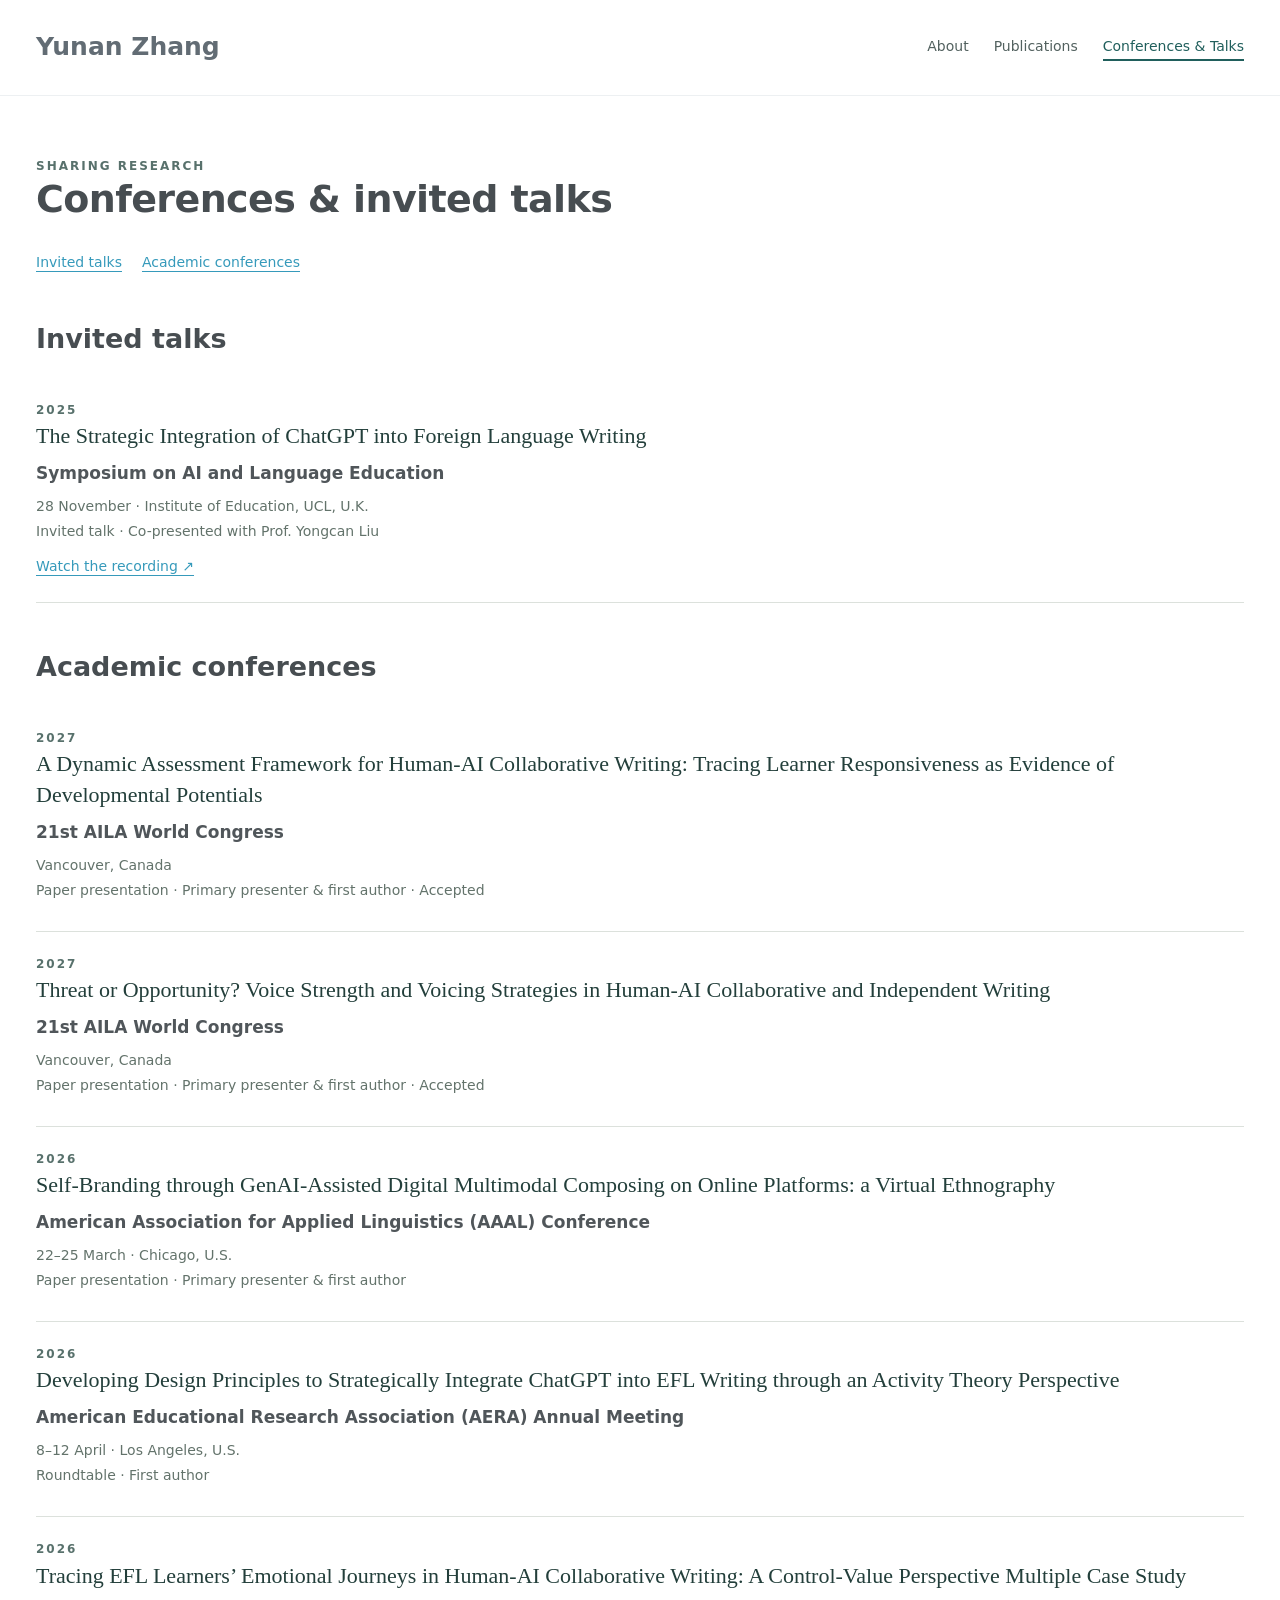
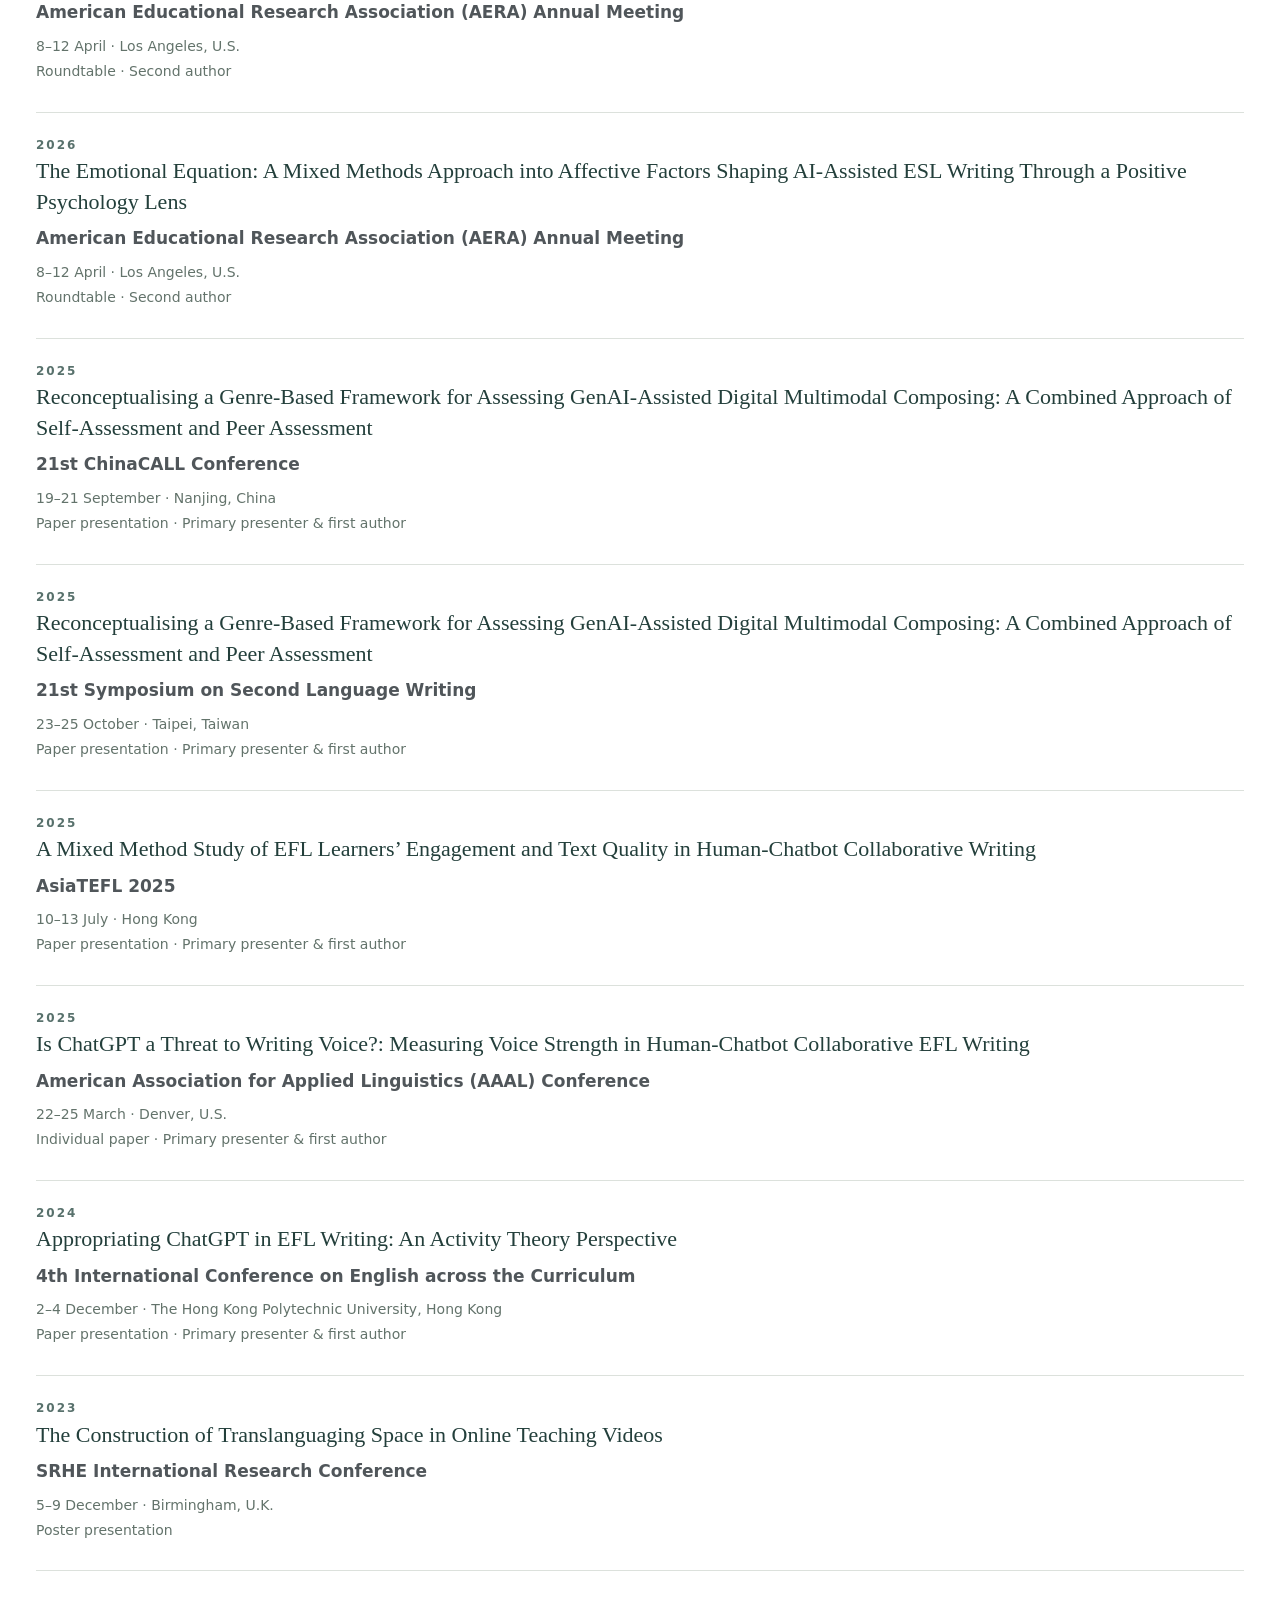
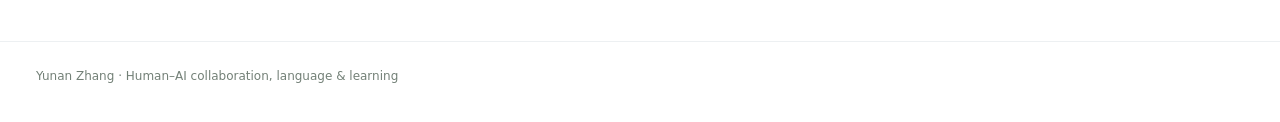
==== conferences.html @ 63be75fe "Add files via upload" ====
<!doctype html><html lang="en"><head><meta charset="utf-8"><meta name="viewport" content="width=device-width,initial-scale=1"><title>Conferences & Invited Talks | Yunan Zhang</title><meta name="description" content="Yunan Zhang researches human–AI collaboration in second language learning at The University of Hong Kong."><link rel="stylesheet" href="style.css"></head><body><a class="skip" href="#main">Skip to content</a><header><div class="wrap"><a class="brand" href="index.html">Yunan Zhang</a><nav aria-label="Main navigation"><a href="index.html">About</a><a href="publications.html">Publications</a><a href="conferences.html" aria-current="page">Conferences & Talks</a></nav></div></header><main class="wrap" id="main"><div class="eyebrow">Sharing research</div><h1>Conferences & invited talks</h1><div class="jump"><a href="#talks">Invited talks</a><a href="#conferences">Academic conferences</a></div><section id="talks"><h2>Invited talks</h2><article class="entry"><div class="eyebrow">2025</div><div class="title">The Strategic Integration of ChatGPT into Foreign Language Writing</div><p><strong>Symposium on AI and Language Education</strong></p><p class="meta">28 November · Institute of Education, UCL, U.K.<br>Invited talk · Co-presented with Prof. Yongcan Liu</p><a class="doi" href="https://ncle.ucl.ac.uk/the-principles-of-strategic-integration-of-chatgpt-into-foreign-language-writing-mediation-design-and-guidelines/">Watch the recording ↗</a></article></section><section id="conferences"><h2>Academic conferences</h2><article class="entry"><div class="eyebrow">2027</div><div class="title">A Dynamic Assessment Framework for Human-AI Collaborative Writing: Tracing Learner Responsiveness as Evidence of Developmental Potentials</div><p><strong>21st AILA World Congress</strong></p><p class="meta">Vancouver, Canada<br>Paper presentation · Primary presenter &amp; first author · Accepted</p></article><article class="entry"><div class="eyebrow">2027</div><div class="title">Threat or Opportunity? Voice Strength and Voicing Strategies in Human-AI Collaborative and Independent Writing</div><p><strong>21st AILA World Congress</strong></p><p class="meta">Vancouver, Canada<br>Paper presentation · Primary presenter &amp; first author · Accepted</p></article><article class="entry"><div class="eyebrow">2026</div><div class="title">Self-Branding through GenAI-Assisted Digital Multimodal Composing on Online Platforms: a Virtual Ethnography</div><p><strong>American Association for Applied Linguistics (AAAL) Conference</strong></p><p class="meta">22–25 March · Chicago, U.S.<br>Paper presentation · Primary presenter &amp; first author</p></article><article class="entry"><div class="eyebrow">2026</div><div class="title">Developing Design Principles to Strategically Integrate ChatGPT into EFL Writing through an Activity Theory Perspective</div><p><strong>American Educational Research Association (AERA) Annual Meeting</strong></p><p class="meta">8–12 April · Los Angeles, U.S.<br>Roundtable · First author</p></article><article class="entry"><div class="eyebrow">2026</div><div class="title">Tracing EFL Learners’ Emotional Journeys in Human-AI Collaborative Writing: A Control-Value Perspective Multiple Case Study</div><p><strong>American Educational Research Association (AERA) Annual Meeting</strong></p><p class="meta">8–12 April · Los Angeles, U.S.<br>Roundtable · Second author</p></article><article class="entry"><div class="eyebrow">2026</div><div class="title">The Emotional Equation: A Mixed Methods Approach into Affective Factors Shaping AI-Assisted ESL Writing Through a Positive Psychology Lens</div><p><strong>American Educational Research Association (AERA) Annual Meeting</strong></p><p class="meta">8–12 April · Los Angeles, U.S.<br>Roundtable · Second author</p></article><article class="entry"><div class="eyebrow">2025</div><div class="title">Reconceptualising a Genre-Based Framework for Assessing GenAI-Assisted Digital Multimodal Composing: A Combined Approach of Self-Assessment and Peer Assessment</div><p><strong>21st ChinaCALL Conference</strong></p><p class="meta">19–21 September · Nanjing, China<br>Paper presentation · Primary presenter &amp; first author</p></article><article class="entry"><div class="eyebrow">2025</div><div class="title">Reconceptualising a Genre-Based Framework for Assessing GenAI-Assisted Digital Multimodal Composing: A Combined Approach of Self-Assessment and Peer Assessment</div><p><strong>21st Symposium on Second Language Writing</strong></p><p class="meta">23–25 October · Taipei, Taiwan<br>Paper presentation · Primary presenter &amp; first author</p></article><article class="entry"><div class="eyebrow">2025</div><div class="title">A Mixed Method Study of EFL Learners’ Engagement and Text Quality in Human-Chatbot Collaborative Writing</div><p><strong>AsiaTEFL 2025</strong></p><p class="meta">10–13 July · Hong Kong<br>Paper presentation · Primary presenter &amp; first author</p></article><article class="entry"><div class="eyebrow">2025</div><div class="title">Is ChatGPT a Threat to Writing Voice?: Measuring Voice Strength in Human-Chatbot Collaborative EFL Writing</div><p><strong>American Association for Applied Linguistics (AAAL) Conference</strong></p><p class="meta">22–25 March · Denver, U.S.<br>Individual paper · Primary presenter &amp; first author</p></article><article class="entry"><div class="eyebrow">2024</div><div class="title">Appropriating ChatGPT in EFL Writing: An Activity Theory Perspective</div><p><strong>4th International Conference on English across the Curriculum</strong></p><p class="meta">2–4 December · The Hong Kong Polytechnic University, Hong Kong<br>Paper presentation · Primary presenter &amp; first author</p></article><article class="entry"><div class="eyebrow">2023</div><div class="title">The Construction of Translanguaging Space in Online Teaching Videos</div><p><strong>SRHE International Research Conference</strong></p><p class="meta">5–9 December · Birmingham, U.K.<br>Poster presentation</p></article></section></main><footer><div class="wrap">Yunan Zhang · Human–AI collaboration, language & learning</div></footer></body></html>
---- style.css ----
*{box-sizing:border-box}html{scroll-behavior:smooth}body{margin:0;background:#faf9f6;color:#28343b;font:17px/1.78 system-ui,-apple-system,BlinkMacSystemFont,"Segoe UI",sans-serif}a{color:#246a68;text-underline-offset:4px}a:hover{color:#143e3d}a:focus-visible{outline:3px solid #a3623d;outline-offset:5px}.wrap{max-width:1040px;margin:auto;padding:0 36px}header{border-bottom:1px solid #dce1dc}header .wrap{display:flex;justify-content:space-between;align-items:center;gap:28px;padding-top:25px;padding-bottom:25px}.brand{font-family:Georgia,serif;font-size:25px;text-decoration:none;color:#253b39}nav{display:flex;gap:25px;flex-wrap:wrap;font-size:14px}nav a{text-decoration:none;color:#52615f}nav a[aria-current]{color:#205f5c;border-bottom:2px solid #205f5c}main{padding-top:60px!important;padding-bottom:70px!important}h1,h2,h3{font-family:Georgia,"Times New Roman",serif;font-weight:400;line-height:1.2;color:#203d3a}h1{font-size:clamp(39px,6vw,58px);margin:10px 0 18px;letter-spacing:-1.5px}h2{font-size:30px;margin:0 0 22px}h3{font-size:22px;margin:0 0 9px}p{margin:0 0 19px}.eyebrow{font-size:12px;letter-spacing:2px;text-transform:uppercase;color:#58716c;font-weight:600}.intro{display:grid;grid-template-columns:1fr 180px;gap:50px;align-items:start}.role{font-size:17px;color:#52635f;line-height:1.65}.portrait{width:180px;height:218px;border:1px dashed #a7b5ae;background:#eef0e9;display:flex;flex-direction:column;justify-content:center;align-items:center;color:#6c7c74;font-size:12px;border-radius:3px;gap:12px}.portrait span{font-family:Georgia,serif;font-size:48px;color:#a2b0a4}.opportunities{border-left:3px solid #387c73;background:#edf2ed;margin:33px 0 48px;padding:23px 28px}.opportunities h2{font-size:23px;margin-bottom:13px}.opportunities p{margin:0;font-size:16px}.opportunities ul{padding-left:21px;margin:10px 0 0;font-size:16px}section{margin-top:48px}.bio{max-width:790px}.subtle{color:#68756f;font-size:14px}.research{border-top:1px solid #d9e0d9;padding-top:40px}.agenda{font-size:19px;color:#2b6059}.entry{padding:22px 0;border-bottom:1px solid #dce1dc}.entry:first-child{padding-top:0}.entry p{margin:6px 0}.entry .title{font-family:Georgia,serif;font-size:22px;color:#233f3b;line-height:1.4}.entry .authors{font-size:15px}.entry .meta{font-size:14px;color:#63736b}.tag{display:inline-block;font-size:11px;letter-spacing:.5px;color:#38634e;background:#e6ede3;padding:2px 9px;margin:6px 5px 0 0;border-radius:2px}.doi{font-size:14px}.plain-list{padding-left:22px}.plain-list li{padding:4px 0}.interests{font-family:Georgia,serif;font-size:22px;color:#48685d}.page-lead{max-width:700px;margin-bottom:42px}.jump{display:flex;gap:20px;font-size:14px;margin-top:20px}footer{border-top:1px solid #dce1dc;color:#738077;font-size:12px;padding:24px 0 34px}.skip{position:absolute;left:-9999px}.skip:focus{left:20px;top:10px;background:white;padding:10px;z-index:9}@media(max-width:650px){body{font-size:16px}.wrap{padding-left:23px;padding-right:23px}header .wrap{align-items:flex-start;flex-direction:column;gap:12px}nav{gap:18px;font-size:13px}main{padding-top:35px!important}.intro{grid-template-columns:1fr;gap:22px}.portrait{width:130px;height:158px;grid-row:2}.opportunities{padding:20px;margin-top:28px}section{margin-top:38px}h2{font-size:27px}.entry .title{font-size:21px}}
/* Academic profile layout */
body{background:#fff;color:#50565a;font-family:system-ui,-apple-system,BlinkMacSystemFont,"Segoe UI",sans-serif}.wrap{max-width:1280px}a{color:#369abb}h1,h2,h3{font-family:inherit;color:#474d51;font-weight:700}h1{font-size:clamp(28px,3.3vw,38px);letter-spacing:-.6px;margin:0 0 28px}h2{font-size:27px}.brand{font-family:inherit;font-weight:700;color:#626c74}.profile-layout{display:grid;grid-template-columns:245px minmax(0,1fr);gap:64px}.profile-sidebar h2{font-size:24px;margin:22px 0 12px}.profile-sidebar .role{font-size:15px;color:#596167}.portrait{width:205px;height:205px;border-radius:50%;background:#f7f9fa;border-color:#dce2e7}.keywords{font-size:14px;line-height:1.8;color:#596167}.profile-content section{margin-top:38px}.profile-content .bio{margin-top:0;max-width:none}.education-list{list-style:none;padding:0;margin:0}.education-list li{margin-bottom:17px;line-height:1.65}.education-list strong{color:#444c52}.research{border:0;padding-top:0}.opportunities{background:transparent;border:0;border-top:1px solid #e6e9eb;margin:38px 0 0;padding:30px 0 0}.opportunities h2{font-size:27px}.opportunities p,.opportunities ul{font-size:17px}header{border-color:#edf0f2}footer{border-color:#edf0f2}@media(max-width:760px){.profile-layout{grid-template-columns:1fr;gap:32px}.profile-sidebar{display:grid;grid-template-columns:120px 1fr;column-gap:22px;align-items:start}.profile-sidebar .portrait{width:120px;height:120px;grid-row:1/4}.profile-sidebar h2{margin:0 0 8px}.profile-sidebar .role{margin-bottom:10px}.keywords{grid-column:2;font-size:13px}h1{font-size:29px}.profile-content section{margin-top:32px}}@media(max-width:420px){.profile-sidebar{grid-template-columns:90px 1fr;column-gap:16px}.profile-sidebar .portrait{width:90px;height:90px}.profile-sidebar .role{font-size:13px}.keywords{grid-column:1/-1;margin-top:15px}}
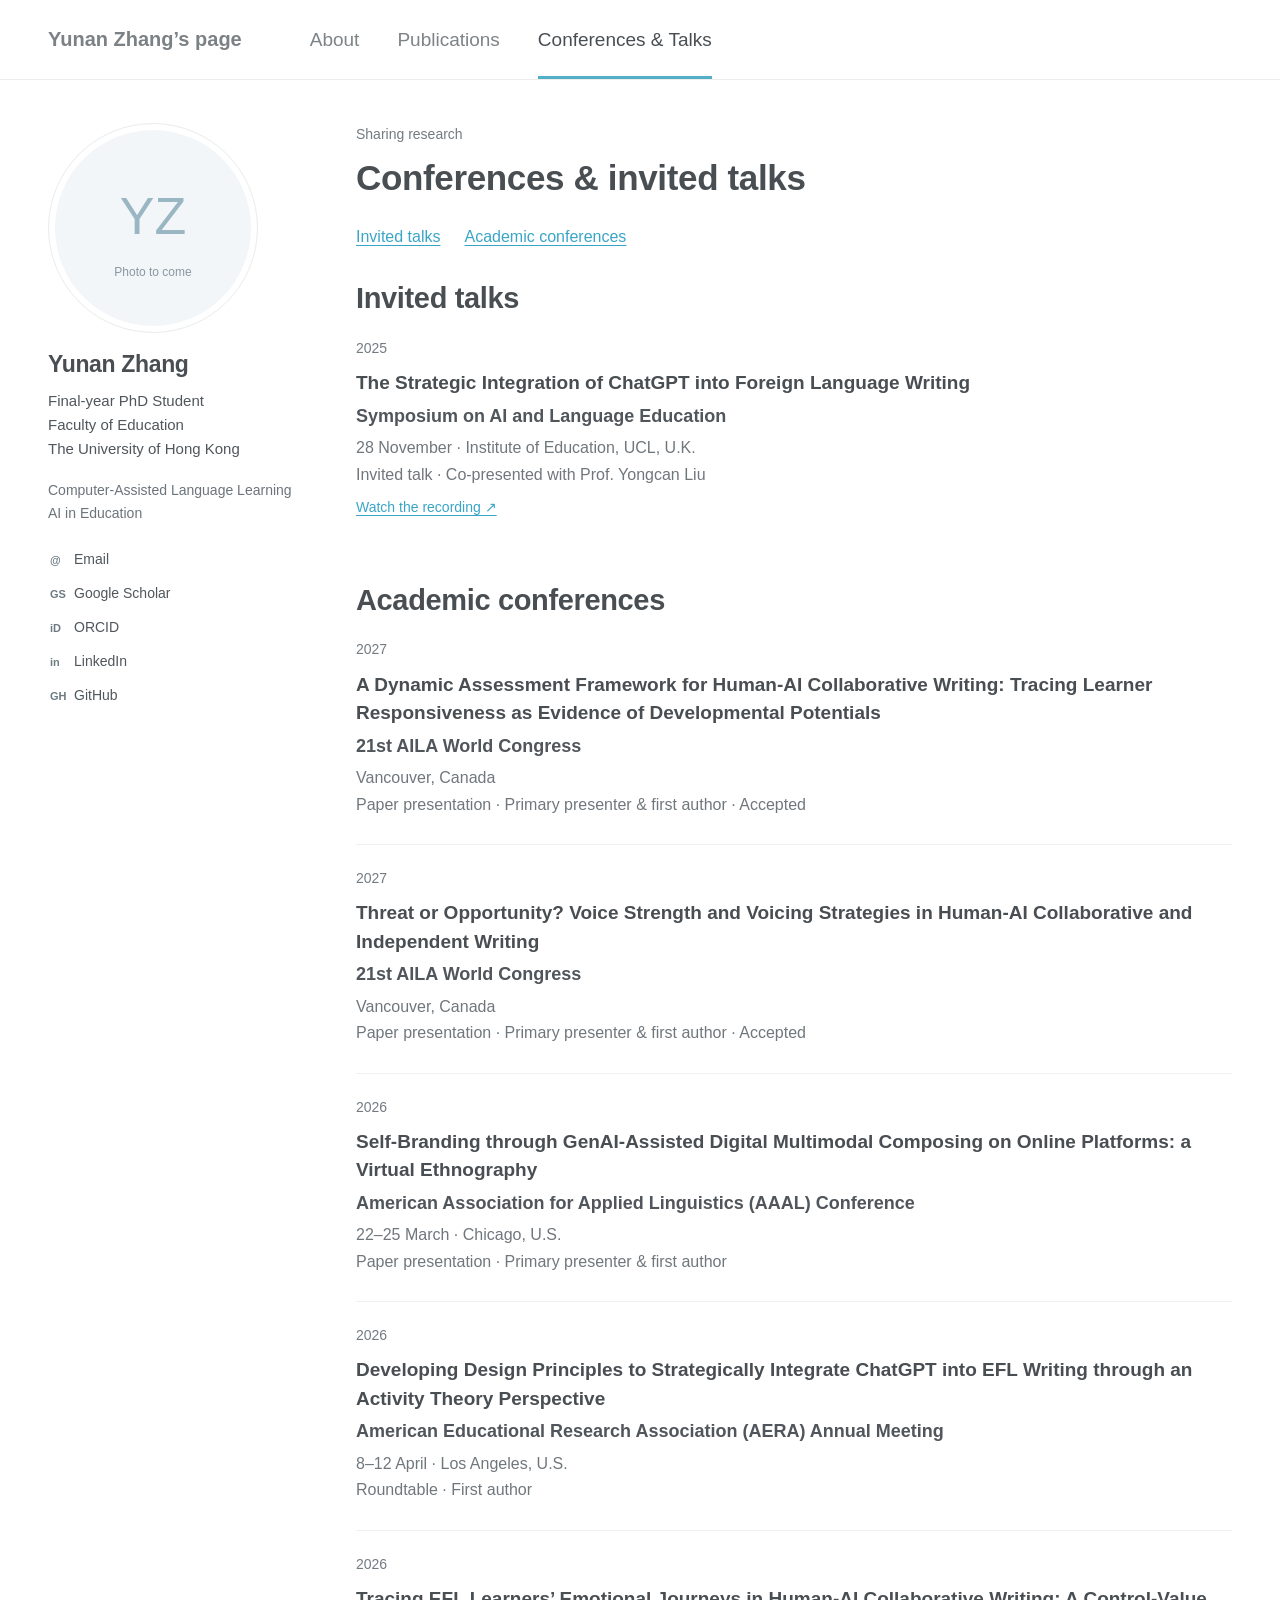
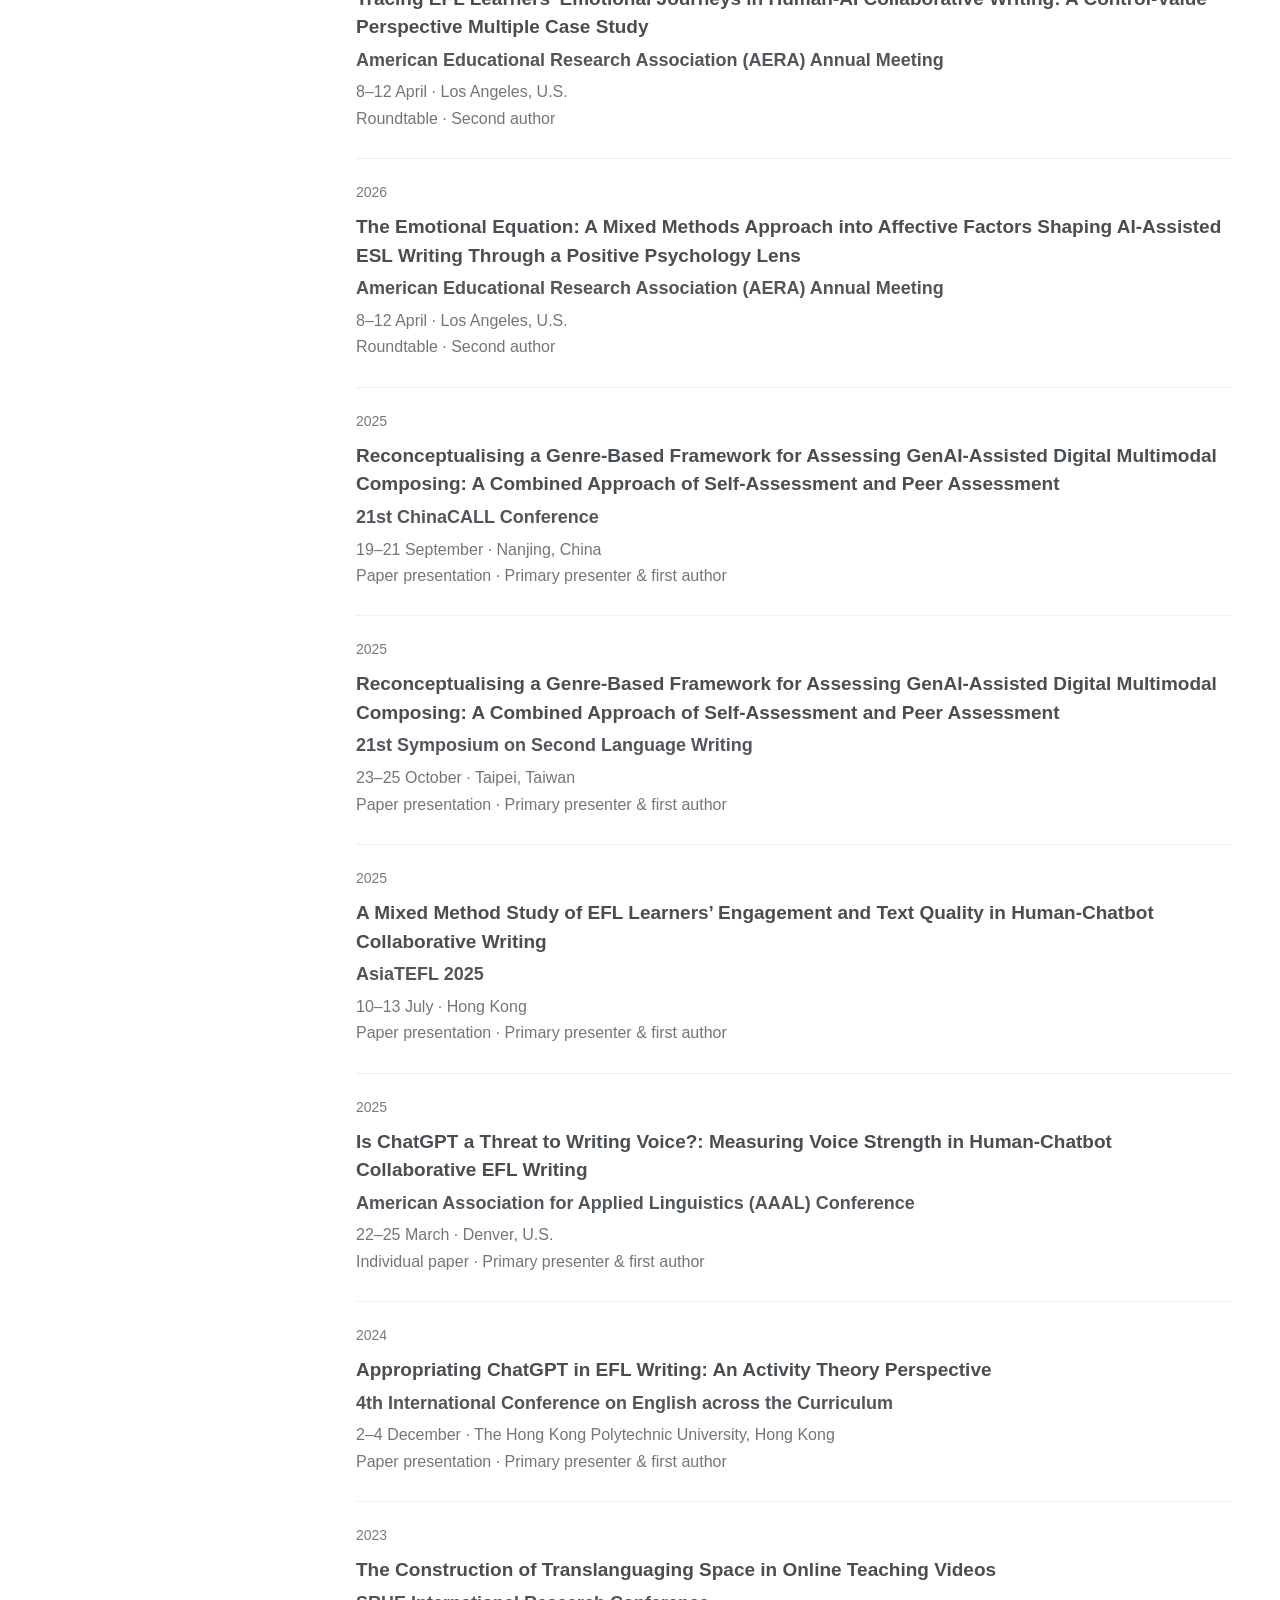
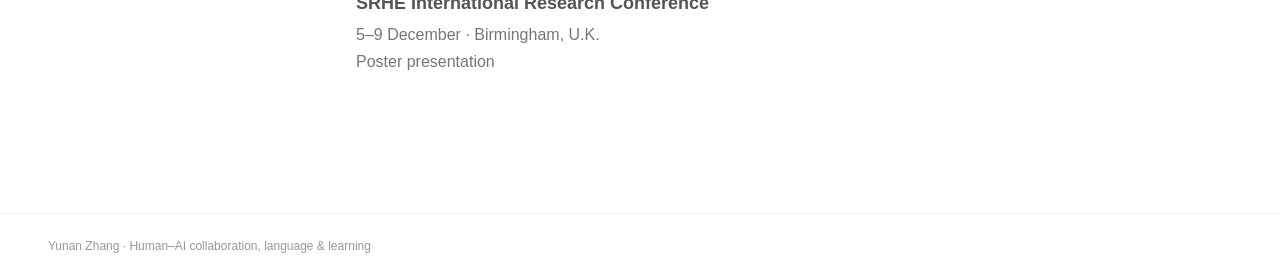
==== commit 2b606359: "Add files via upload" ====
--- a/conferences.html
+++ b/conferences.html
@@ -1 +1,13 @@
-<!doctype html><html lang="en"><head><meta charset="utf-8"><meta name="viewport" content="width=device-width,initial-scale=1"><title>Conferences & Invited Talks | Yunan Zhang</title><meta name="description" content="Yunan Zhang researches human–AI collaboration in second language learning at The University of Hong Kong."><link rel="stylesheet" href="style.css"></head><body><a class="skip" href="#main">Skip to content</a><header><div class="wrap"><a class="brand" href="index.html">Yunan Zhang</a><nav aria-label="Main navigation"><a href="index.html">About</a><a href="publications.html">Publications</a><a href="conferences.html" aria-current="page">Conferences & Talks</a></nav></div></header><main class="wrap" id="main"><div class="eyebrow">Sharing research</div><h1>Conferences & invited talks</h1><div class="jump"><a href="#talks">Invited talks</a><a href="#conferences">Academic conferences</a></div><section id="talks"><h2>Invited talks</h2><article class="entry"><div class="eyebrow">2025</div><div class="title">The Strategic Integration of ChatGPT into Foreign Language Writing</div><p><strong>Symposium on AI and Language Education</strong></p><p class="meta">28 November · Institute of Education, UCL, U.K.<br>Invited talk · Co-presented with Prof. Yongcan Liu</p><a class="doi" href="https://ncle.ucl.ac.uk/the-principles-of-strategic-integration-of-chatgpt-into-foreign-language-writing-mediation-design-and-guidelines/">Watch the recording ↗</a></article></section><section id="conferences"><h2>Academic conferences</h2><article class="entry"><div class="eyebrow">2027</div><div class="title">A Dynamic Assessment Framework for Human-AI Collaborative Writing: Tracing Learner Responsiveness as Evidence of Developmental Potentials</div><p><strong>21st AILA World Congress</strong></p><p class="meta">Vancouver, Canada<br>Paper presentation · Primary presenter &amp; first author · Accepted</p></article><article class="entry"><div class="eyebrow">2027</div><div class="title">Threat or Opportunity? Voice Strength and Voicing Strategies in Human-AI Collaborative and Independent Writing</div><p><strong>21st AILA World Congress</strong></p><p class="meta">Vancouver, Canada<br>Paper presentation · Primary presenter &amp; first author · Accepted</p></article><article class="entry"><div class="eyebrow">2026</div><div class="title">Self-Branding through GenAI-Assisted Digital Multimodal Composing on Online Platforms: a Virtual Ethnography</div><p><strong>American Association for Applied Linguistics (AAAL) Conference</strong></p><p class="meta">22–25 March · Chicago, U.S.<br>Paper presentation · Primary presenter &amp; first author</p></article><article class="entry"><div class="eyebrow">2026</div><div class="title">Developing Design Principles to Strategically Integrate ChatGPT into EFL Writing through an Activity Theory Perspective</div><p><strong>American Educational Research Association (AERA) Annual Meeting</strong></p><p class="meta">8–12 April · Los Angeles, U.S.<br>Roundtable · First author</p></article><article class="entry"><div class="eyebrow">2026</div><div class="title">Tracing EFL Learners’ Emotional Journeys in Human-AI Collaborative Writing: A Control-Value Perspective Multiple Case Study</div><p><strong>American Educational Research Association (AERA) Annual Meeting</strong></p><p class="meta">8–12 April · Los Angeles, U.S.<br>Roundtable · Second author</p></article><article class="entry"><div class="eyebrow">2026</div><div class="title">The Emotional Equation: A Mixed Methods Approach into Affective Factors Shaping AI-Assisted ESL Writing Through a Positive Psychology Lens</div><p><strong>American Educational Research Association (AERA) Annual Meeting</strong></p><p class="meta">8–12 April · Los Angeles, U.S.<br>Roundtable · Second author</p></article><article class="entry"><div class="eyebrow">2025</div><div class="title">Reconceptualising a Genre-Based Framework for Assessing GenAI-Assisted Digital Multimodal Composing: A Combined Approach of Self-Assessment and Peer Assessment</div><p><strong>21st ChinaCALL Conference</strong></p><p class="meta">19–21 September · Nanjing, China<br>Paper presentation · Primary presenter &amp; first author</p></article><article class="entry"><div class="eyebrow">2025</div><div class="title">Reconceptualising a Genre-Based Framework for Assessing GenAI-Assisted Digital Multimodal Composing: A Combined Approach of Self-Assessment and Peer Assessment</div><p><strong>21st Symposium on Second Language Writing</strong></p><p class="meta">23–25 October · Taipei, Taiwan<br>Paper presentation · Primary presenter &amp; first author</p></article><article class="entry"><div class="eyebrow">2025</div><div class="title">A Mixed Method Study of EFL Learners’ Engagement and Text Quality in Human-Chatbot Collaborative Writing</div><p><strong>AsiaTEFL 2025</strong></p><p class="meta">10–13 July · Hong Kong<br>Paper presentation · Primary presenter &amp; first author</p></article><article class="entry"><div class="eyebrow">2025</div><div class="title">Is ChatGPT a Threat to Writing Voice?: Measuring Voice Strength in Human-Chatbot Collaborative EFL Writing</div><p><strong>American Association for Applied Linguistics (AAAL) Conference</strong></p><p class="meta">22–25 March · Denver, U.S.<br>Individual paper · Primary presenter &amp; first author</p></article><article class="entry"><div class="eyebrow">2024</div><div class="title">Appropriating ChatGPT in EFL Writing: An Activity Theory Perspective</div><p><strong>4th International Conference on English across the Curriculum</strong></p><p class="meta">2–4 December · The Hong Kong Polytechnic University, Hong Kong<br>Paper presentation · Primary presenter &amp; first author</p></article><article class="entry"><div class="eyebrow">2023</div><div class="title">The Construction of Translanguaging Space in Online Teaching Videos</div><p><strong>SRHE International Research Conference</strong></p><p class="meta">5–9 December · Birmingham, U.K.<br>Poster presentation</p></article></section></main><footer><div class="wrap">Yunan Zhang · Human–AI collaboration, language & learning</div></footer></body></html>+<!doctype html><html lang="en"><head><meta charset="utf-8"><meta name="viewport" content="width=device-width,initial-scale=1"><title>Conferences & Invited Talks | Yunan Zhang</title><meta name="description" content="Yunan Zhang researches human–AI collaboration in second language learning at The University of Hong Kong."><link rel="stylesheet" href="style.css"></head><body><a class="skip" href="#main">Skip to content</a><header><div class="wrap"><a class="brand" href="index.html">Yunan Zhang’s page</a><nav aria-label="Main navigation"><a href="index.html">About</a><a href="publications.html">Publications</a><a href="conferences.html" aria-current="page">Conferences & Talks</a></nav></div></header><main class="wrap" id="main"><div class="profile-layout"><aside class="profile-sidebar">
+<div class="portrait" aria-label="Space reserved for a profile photograph"><span aria-hidden="true">YZ</span>Photo to come</div>
+<!-- To add your photo, replace the portrait div above with:
+<img class="profile-photo" src="profile.jpg" alt="Yunan Zhang">
+-->
+<h2>Yunan Zhang</h2><p class="role">Final-year PhD Student<br>Faculty of Education<br>The University of Hong Kong</p><p class="keywords">Computer-Assisted Language Learning<br>AI in Education</p>
+<ul class="sidebar-links">
+<li><a href="mailto:u3010204@connect.hku.hk"><span class="link-icon" aria-hidden="true">@</span>Email</a></li>
+<li><a href="https://scholar.google.com/citations?user=_LFJH-wAAAAJ&amp;hl=en"><span class="link-icon" aria-hidden="true">GS</span>Google Scholar</a></li>
+<li><a href="https://orcid.org/0009-0001-1514-2971"><span class="link-icon" aria-hidden="true">iD</span>ORCID</a></li>
+<li><a href="https://www.linkedin.com/in/yunan-zhang-3218952b6/"><span class="link-icon" aria-hidden="true">in</span>LinkedIn</a></li>
+<li><a href="https://github.com/YunanZhang283"><span class="link-icon" aria-hidden="true">GH</span>GitHub</a></li>
+</ul></aside><div class="profile-content"><div class="eyebrow">Sharing research</div><h1>Conferences & invited talks</h1><div class="jump"><a href="#talks">Invited talks</a><a href="#conferences">Academic conferences</a></div><section id="talks"><h2>Invited talks</h2><article class="entry"><div class="eyebrow">2025</div><div class="title">The Strategic Integration of ChatGPT into Foreign Language Writing</div><p><strong>Symposium on AI and Language Education</strong></p><p class="meta">28 November · Institute of Education, UCL, U.K.<br>Invited talk · Co-presented with Prof. Yongcan Liu</p><a class="doi" href="https://ncle.ucl.ac.uk/the-principles-of-strategic-integration-of-chatgpt-into-foreign-language-writing-mediation-design-and-guidelines/">Watch the recording ↗</a></article></section><section id="conferences"><h2>Academic conferences</h2><article class="entry"><div class="eyebrow">2027</div><div class="title">A Dynamic Assessment Framework for Human-AI Collaborative Writing: Tracing Learner Responsiveness as Evidence of Developmental Potentials</div><p><strong>21st AILA World Congress</strong></p><p class="meta">Vancouver, Canada<br>Paper presentation · Primary presenter &amp; first author · Accepted</p></article><article class="entry"><div class="eyebrow">2027</div><div class="title">Threat or Opportunity? Voice Strength and Voicing Strategies in Human-AI Collaborative and Independent Writing</div><p><strong>21st AILA World Congress</strong></p><p class="meta">Vancouver, Canada<br>Paper presentation · Primary presenter &amp; first author · Accepted</p></article><article class="entry"><div class="eyebrow">2026</div><div class="title">Self-Branding through GenAI-Assisted Digital Multimodal Composing on Online Platforms: a Virtual Ethnography</div><p><strong>American Association for Applied Linguistics (AAAL) Conference</strong></p><p class="meta">22–25 March · Chicago, U.S.<br>Paper presentation · Primary presenter &amp; first author</p></article><article class="entry"><div class="eyebrow">2026</div><div class="title">Developing Design Principles to Strategically Integrate ChatGPT into EFL Writing through an Activity Theory Perspective</div><p><strong>American Educational Research Association (AERA) Annual Meeting</strong></p><p class="meta">8–12 April · Los Angeles, U.S.<br>Roundtable · First author</p></article><article class="entry"><div class="eyebrow">2026</div><div class="title">Tracing EFL Learners’ Emotional Journeys in Human-AI Collaborative Writing: A Control-Value Perspective Multiple Case Study</div><p><strong>American Educational Research Association (AERA) Annual Meeting</strong></p><p class="meta">8–12 April · Los Angeles, U.S.<br>Roundtable · Second author</p></article><article class="entry"><div class="eyebrow">2026</div><div class="title">The Emotional Equation: A Mixed Methods Approach into Affective Factors Shaping AI-Assisted ESL Writing Through a Positive Psychology Lens</div><p><strong>American Educational Research Association (AERA) Annual Meeting</strong></p><p class="meta">8–12 April · Los Angeles, U.S.<br>Roundtable · Second author</p></article><article class="entry"><div class="eyebrow">2025</div><div class="title">Reconceptualising a Genre-Based Framework for Assessing GenAI-Assisted Digital Multimodal Composing: A Combined Approach of Self-Assessment and Peer Assessment</div><p><strong>21st ChinaCALL Conference</strong></p><p class="meta">19–21 September · Nanjing, China<br>Paper presentation · Primary presenter &amp; first author</p></article><article class="entry"><div class="eyebrow">2025</div><div class="title">Reconceptualising a Genre-Based Framework for Assessing GenAI-Assisted Digital Multimodal Composing: A Combined Approach of Self-Assessment and Peer Assessment</div><p><strong>21st Symposium on Second Language Writing</strong></p><p class="meta">23–25 October · Taipei, Taiwan<br>Paper presentation · Primary presenter &amp; first author</p></article><article class="entry"><div class="eyebrow">2025</div><div class="title">A Mixed Method Study of EFL Learners’ Engagement and Text Quality in Human-Chatbot Collaborative Writing</div><p><strong>AsiaTEFL 2025</strong></p><p class="meta">10–13 July · Hong Kong<br>Paper presentation · Primary presenter &amp; first author</p></article><article class="entry"><div class="eyebrow">2025</div><div class="title">Is ChatGPT a Threat to Writing Voice?: Measuring Voice Strength in Human-Chatbot Collaborative EFL Writing</div><p><strong>American Association for Applied Linguistics (AAAL) Conference</strong></p><p class="meta">22–25 March · Denver, U.S.<br>Individual paper · Primary presenter &amp; first author</p></article><article class="entry"><div class="eyebrow">2024</div><div class="title">Appropriating ChatGPT in EFL Writing: An Activity Theory Perspective</div><p><strong>4th International Conference on English across the Curriculum</strong></p><p class="meta">2–4 December · The Hong Kong Polytechnic University, Hong Kong<br>Paper presentation · Primary presenter &amp; first author</p></article><article class="entry"><div class="eyebrow">2023</div><div class="title">The Construction of Translanguaging Space in Online Teaching Videos</div><p><strong>SRHE International Research Conference</strong></p><p class="meta">5–9 December · Birmingham, U.K.<br>Poster presentation</p></article></section></div></div></main><footer><div class="wrap">Yunan Zhang · Human–AI collaboration, language & learning</div></footer></body></html>
--- a/style.css
+++ b/style.css
@@ -1,3 +1,4 @@
-*{box-sizing:border-box}html{scroll-behavior:smooth}body{margin:0;background:#faf9f6;color:#28343b;font:17px/1.78 system-ui,-apple-system,BlinkMacSystemFont,"Segoe UI",sans-serif}a{color:#246a68;text-underline-offset:4px}a:hover{color:#143e3d}a:focus-visible{outline:3px solid #a3623d;outline-offset:5px}.wrap{max-width:1040px;margin:auto;padding:0 36px}header{border-bottom:1px solid #dce1dc}header .wrap{display:flex;justify-content:space-between;align-items:center;gap:28px;padding-top:25px;padding-bottom:25px}.brand{font-family:Georgia,serif;font-size:25px;text-decoration:none;color:#253b39}nav{display:flex;gap:25px;flex-wrap:wrap;font-size:14px}nav a{text-decoration:none;color:#52615f}nav a[aria-current]{color:#205f5c;border-bottom:2px solid #205f5c}main{padding-top:60px!important;padding-bottom:70px!important}h1,h2,h3{font-family:Georgia,"Times New Roman",serif;font-weight:400;line-height:1.2;color:#203d3a}h1{font-size:clamp(39px,6vw,58px);margin:10px 0 18px;letter-spacing:-1.5px}h2{font-size:30px;margin:0 0 22px}h3{font-size:22px;margin:0 0 9px}p{margin:0 0 19px}.eyebrow{font-size:12px;letter-spacing:2px;text-transform:uppercase;color:#58716c;font-weight:600}.intro{display:grid;grid-template-columns:1fr 180px;gap:50px;align-items:start}.role{font-size:17px;color:#52635f;line-height:1.65}.portrait{width:180px;height:218px;border:1px dashed #a7b5ae;background:#eef0e9;display:flex;flex-direction:column;justify-content:center;align-items:center;color:#6c7c74;font-size:12px;border-radius:3px;gap:12px}.portrait span{font-family:Georgia,serif;font-size:48px;color:#a2b0a4}.opportunities{border-left:3px solid #387c73;background:#edf2ed;margin:33px 0 48px;padding:23px 28px}.opportunities h2{font-size:23px;margin-bottom:13px}.opportunities p{margin:0;font-size:16px}.opportunities ul{padding-left:21px;margin:10px 0 0;font-size:16px}section{margin-top:48px}.bio{max-width:790px}.subtle{color:#68756f;font-size:14px}.research{border-top:1px solid #d9e0d9;padding-top:40px}.agenda{font-size:19px;color:#2b6059}.entry{padding:22px 0;border-bottom:1px solid #dce1dc}.entry:first-child{padding-top:0}.entry p{margin:6px 0}.entry .title{font-family:Georgia,serif;font-size:22px;color:#233f3b;line-height:1.4}.entry .authors{font-size:15px}.entry .meta{font-size:14px;color:#63736b}.tag{display:inline-block;font-size:11px;letter-spacing:.5px;color:#38634e;background:#e6ede3;padding:2px 9px;margin:6px 5px 0 0;border-radius:2px}.doi{font-size:14px}.plain-list{padding-left:22px}.plain-list li{padding:4px 0}.interests{font-family:Georgia,serif;font-size:22px;color:#48685d}.page-lead{max-width:700px;margin-bottom:42px}.jump{display:flex;gap:20px;font-size:14px;margin-top:20px}footer{border-top:1px solid #dce1dc;color:#738077;font-size:12px;padding:24px 0 34px}.skip{position:absolute;left:-9999px}.skip:focus{left:20px;top:10px;background:white;padding:10px;z-index:9}@media(max-width:650px){body{font-size:16px}.wrap{padding-left:23px;padding-right:23px}header .wrap{align-items:flex-start;flex-direction:column;gap:12px}nav{gap:18px;font-size:13px}main{padding-top:35px!important}.intro{grid-template-columns:1fr;gap:22px}.portrait{width:130px;height:158px;grid-row:2}.opportunities{padding:20px;margin-top:28px}section{margin-top:38px}h2{font-size:27px}.entry .title{font-size:21px}}
-/* Academic profile layout */
-body{background:#fff;color:#50565a;font-family:system-ui,-apple-system,BlinkMacSystemFont,"Segoe UI",sans-serif}.wrap{max-width:1280px}a{color:#369abb}h1,h2,h3{font-family:inherit;color:#474d51;font-weight:700}h1{font-size:clamp(28px,3.3vw,38px);letter-spacing:-.6px;margin:0 0 28px}h2{font-size:27px}.brand{font-family:inherit;font-weight:700;color:#626c74}.profile-layout{display:grid;grid-template-columns:245px minmax(0,1fr);gap:64px}.profile-sidebar h2{font-size:24px;margin:22px 0 12px}.profile-sidebar .role{font-size:15px;color:#596167}.portrait{width:205px;height:205px;border-radius:50%;background:#f7f9fa;border-color:#dce2e7}.keywords{font-size:14px;line-height:1.8;color:#596167}.profile-content section{margin-top:38px}.profile-content .bio{margin-top:0;max-width:none}.education-list{list-style:none;padding:0;margin:0}.education-list li{margin-bottom:17px;line-height:1.65}.education-list strong{color:#444c52}.research{border:0;padding-top:0}.opportunities{background:transparent;border:0;border-top:1px solid #e6e9eb;margin:38px 0 0;padding:30px 0 0}.opportunities h2{font-size:27px}.opportunities p,.opportunities ul{font-size:17px}header{border-color:#edf0f2}footer{border-color:#edf0f2}@media(max-width:760px){.profile-layout{grid-template-columns:1fr;gap:32px}.profile-sidebar{display:grid;grid-template-columns:120px 1fr;column-gap:22px;align-items:start}.profile-sidebar .portrait{width:120px;height:120px;grid-row:1/4}.profile-sidebar h2{margin:0 0 8px}.profile-sidebar .role{margin-bottom:10px}.keywords{grid-column:2;font-size:13px}h1{font-size:29px}.profile-content section{margin-top:32px}}@media(max-width:420px){.profile-sidebar{grid-template-columns:90px 1fr;column-gap:16px}.profile-sidebar .portrait{width:90px;height:90px}.profile-sidebar .role{font-size:13px}.keywords{grid-column:1/-1;margin-top:15px}}
+/* Academic homepage: white, charcoal, sky blue. Edit these variables to adjust colors. */
+:root{--text:#50565b;--heading:#494e52;--link:#39a5c6;--line:#ededed;--muted:#737b81}
+*{box-sizing:border-box}html{scroll-behavior:smooth}body{margin:0;background:#fff;color:var(--text);font-family:"Segoe UI",Arial,Helvetica,sans-serif;font-size:18px;line-height:1.65;-webkit-font-smoothing:antialiased}a{color:var(--link);text-decoration:underline;text-underline-offset:3px}a:hover{color:#17758f}a:focus-visible{outline:2px solid #2185a2;outline-offset:5px}.wrap{width:100%;max-width:1420px;margin:0 auto;padding:0 48px}header{border-bottom:1px solid var(--line);background:#fff}header .wrap{display:flex;align-items:center;gap:68px;min-height:78px}.brand{font-size:20px;font-weight:700;text-decoration:none;color:#7b8185;white-space:nowrap}nav{display:flex;gap:38px;align-items:center;flex-wrap:wrap;font-size:19px}nav a{text-decoration:none;color:#7d8387;padding:24px 0 21px;border-bottom:3px solid transparent}nav a:hover,nav a[aria-current]{color:var(--heading)}nav a[aria-current]{border-bottom-color:#52afc7}main.wrap{padding-top:43px;padding-bottom:74px}.profile-layout{display:grid;grid-template-columns:252px minmax(0,1fr);gap:56px;align-items:start}.profile-sidebar{font-size:15px;line-height:1.6}.profile-sidebar h2{font-size:23px;margin:17px 0 9px}.profile-sidebar .role{font-size:15px;margin:0 0 18px}.keywords{font-size:14px;color:#6b747a;margin:18px 0}.portrait{display:flex;width:210px;height:210px;max-width:100%;border-radius:50%;border:1px solid #ededed;box-shadow:inset 0 0 0 6px #fff;background:#f2f6f8;flex-direction:column;justify-content:center;align-items:center;gap:5px;color:#8998a1;font-size:12px;overflow:hidden}.portrait span{font-size:52px;font-weight:300;color:#9ab6c3}.profile-photo{display:block;width:210px;height:210px;max-width:100%;object-fit:cover;border-radius:50%;border:6px solid white;outline:1px solid #eee}.sidebar-links{list-style:none;margin:23px 0 0;padding:0}.sidebar-links li{margin:10px 0}.sidebar-links a{color:var(--text);text-decoration:none;font-size:14px}.sidebar-links a:hover{color:var(--link)}.link-icon{display:inline-block;width:24px;font-size:11px;font-weight:700;color:#6c7a82}.profile-content{min-width:0}h1,h2,h3{font-family:inherit;color:var(--heading);font-weight:700;line-height:1.3;letter-spacing:-.35px}h1{font-size:35px;margin:0 0 23px}h2{font-size:29px;margin:0 0 19px}h3{font-size:22px;margin:24px 0 12px}p{margin:0 0 21px}section{margin:0 0 38px}strong{font-weight:650}ul{padding-left:23px;margin:0 0 21px}li{padding-left:2px;margin:7px 0}.education-list{list-style:none;padding:0}.education-list li{margin:0 0 17px}.bio{max-width:none}.research{border:0;padding:0}.projects .plain-list li{margin:12px 0}.opportunities{padding:0;margin:0 0 38px;background:none;border:0}.opportunities h2{font-size:29px}.opportunities p{margin:0 0 12px}.opportunities ul{margin-bottom:0}.opportunities a{white-space:nowrap}.plain-list li{margin:7px 0}.eyebrow{font-size:14px;color:var(--muted);margin:0 0 9px;letter-spacing:0;text-transform:none}.page-lead{margin:0 0 25px}.jump{display:flex;gap:24px;margin:0 0 30px;font-size:16px}.entry{padding:0 0 22px;margin:0 0 22px;border-bottom:1px solid #f0f0f0}.entry:last-child{border-bottom:0}.entry p{margin:4px 0}.entry .title{font-size:19px;line-height:1.5;color:var(--heading);font-weight:600}.entry .authors{font-size:16px}.entry .meta{font-size:16px;color:#70777c}.tag{display:inline-block;background:none;color:#7b8489;font-size:12px;margin:3px 9px 0 0;padding:0}.doi{font-size:14px}.subtle{font-size:14px;color:var(--muted)}footer{border-top:1px solid var(--line);padding:23px 0;color:#92989c;font-size:12px}.skip{position:absolute;left:-9999px}.skip:focus{left:18px;top:12px;background:white;padding:8px;z-index:5}@media(min-width:1500px){body{font-size:20px}.wrap{max-width:1600px;padding-left:65px;padding-right:65px}.profile-layout{grid-template-columns:285px minmax(0,1fr);gap:62px}.portrait,.profile-photo{width:230px;height:230px}.profile-sidebar{font-size:16px}h1{font-size:38px}h2{font-size:32px}}@media(max-width:900px){.wrap{padding:0 28px}header .wrap{gap:35px}nav{gap:23px;font-size:16px}.profile-layout{grid-template-columns:210px minmax(0,1fr);gap:32px}.portrait,.profile-photo{width:175px;height:175px}body{font-size:17px}h1{font-size:30px}h2,.opportunities h2{font-size:26px}}@media(max-width:650px){.wrap{padding:0 22px}header .wrap{min-height:0;display:block;padding-top:17px}.brand{font-size:20px}nav{gap:23px;font-size:14px}nav a{padding:14px 0 11px}main.wrap{padding-top:28px}.profile-layout{display:block}.profile-sidebar{display:grid;grid-template-columns:90px minmax(0,1fr);column-gap:20px;margin-bottom:34px}.portrait,.profile-photo{width:90px;height:90px;grid-column:1;grid-row:1/4}.portrait span{font-size:30px}.portrait{font-size:9px;gap:0}.profile-sidebar h2{grid-column:2;margin:0 0 5px;font-size:23px}.profile-sidebar .role{grid-column:2;margin:0;font-size:13px}.keywords{grid-column:1/-1;margin:15px 0 0;font-size:13px}.sidebar-links{grid-column:1/-1;display:flex;gap:19px;flex-wrap:wrap;margin:8px 0 0}.sidebar-links li{margin:0}.sidebar-links a{font-size:12px}.link-icon{width:18px}h1{font-size:28px}h2,.opportunities h2{font-size:24px}section{margin-bottom:32px}.entry .title{font-size:18px}.entry .meta,.entry .authors{font-size:15px}.jump{font-size:14px;gap:18px}}@media(prefers-reduced-motion:reduce){html{scroll-behavior:auto}}
+.job-list li{margin:0 0 14px;}
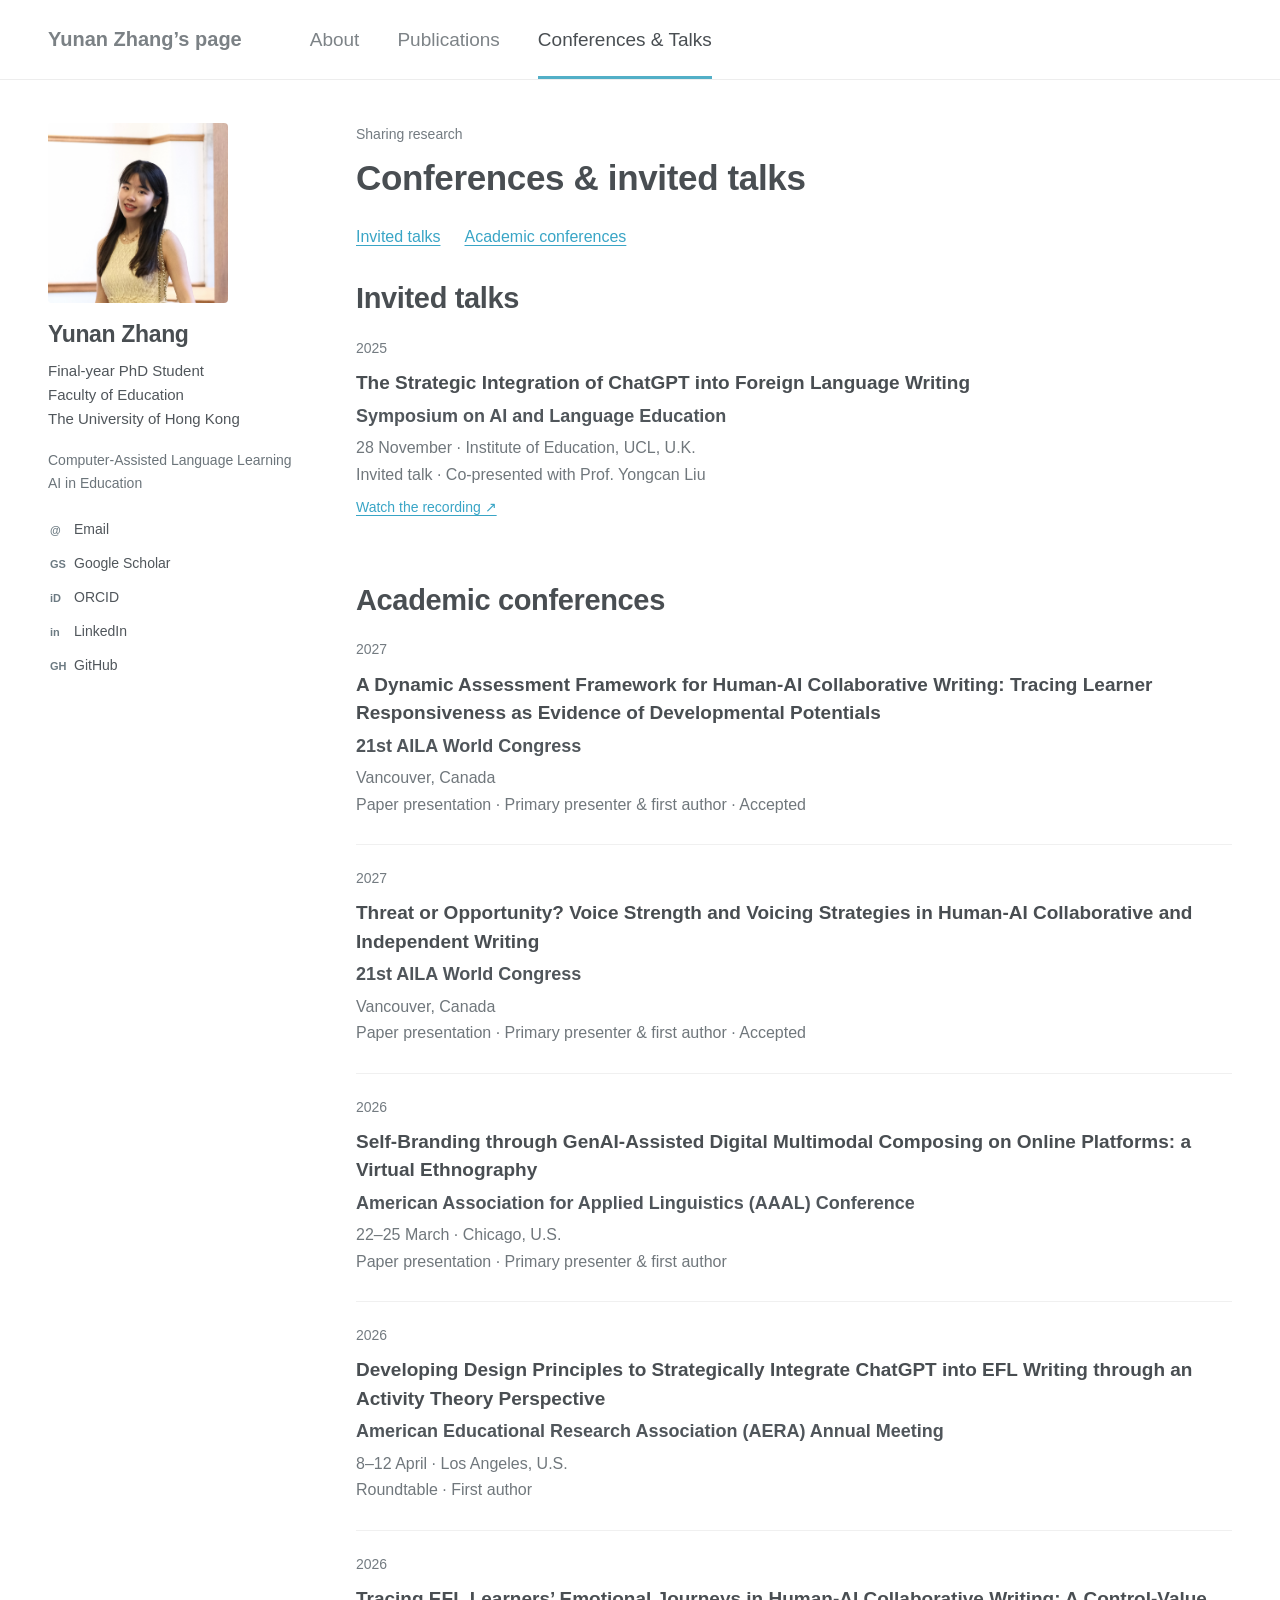
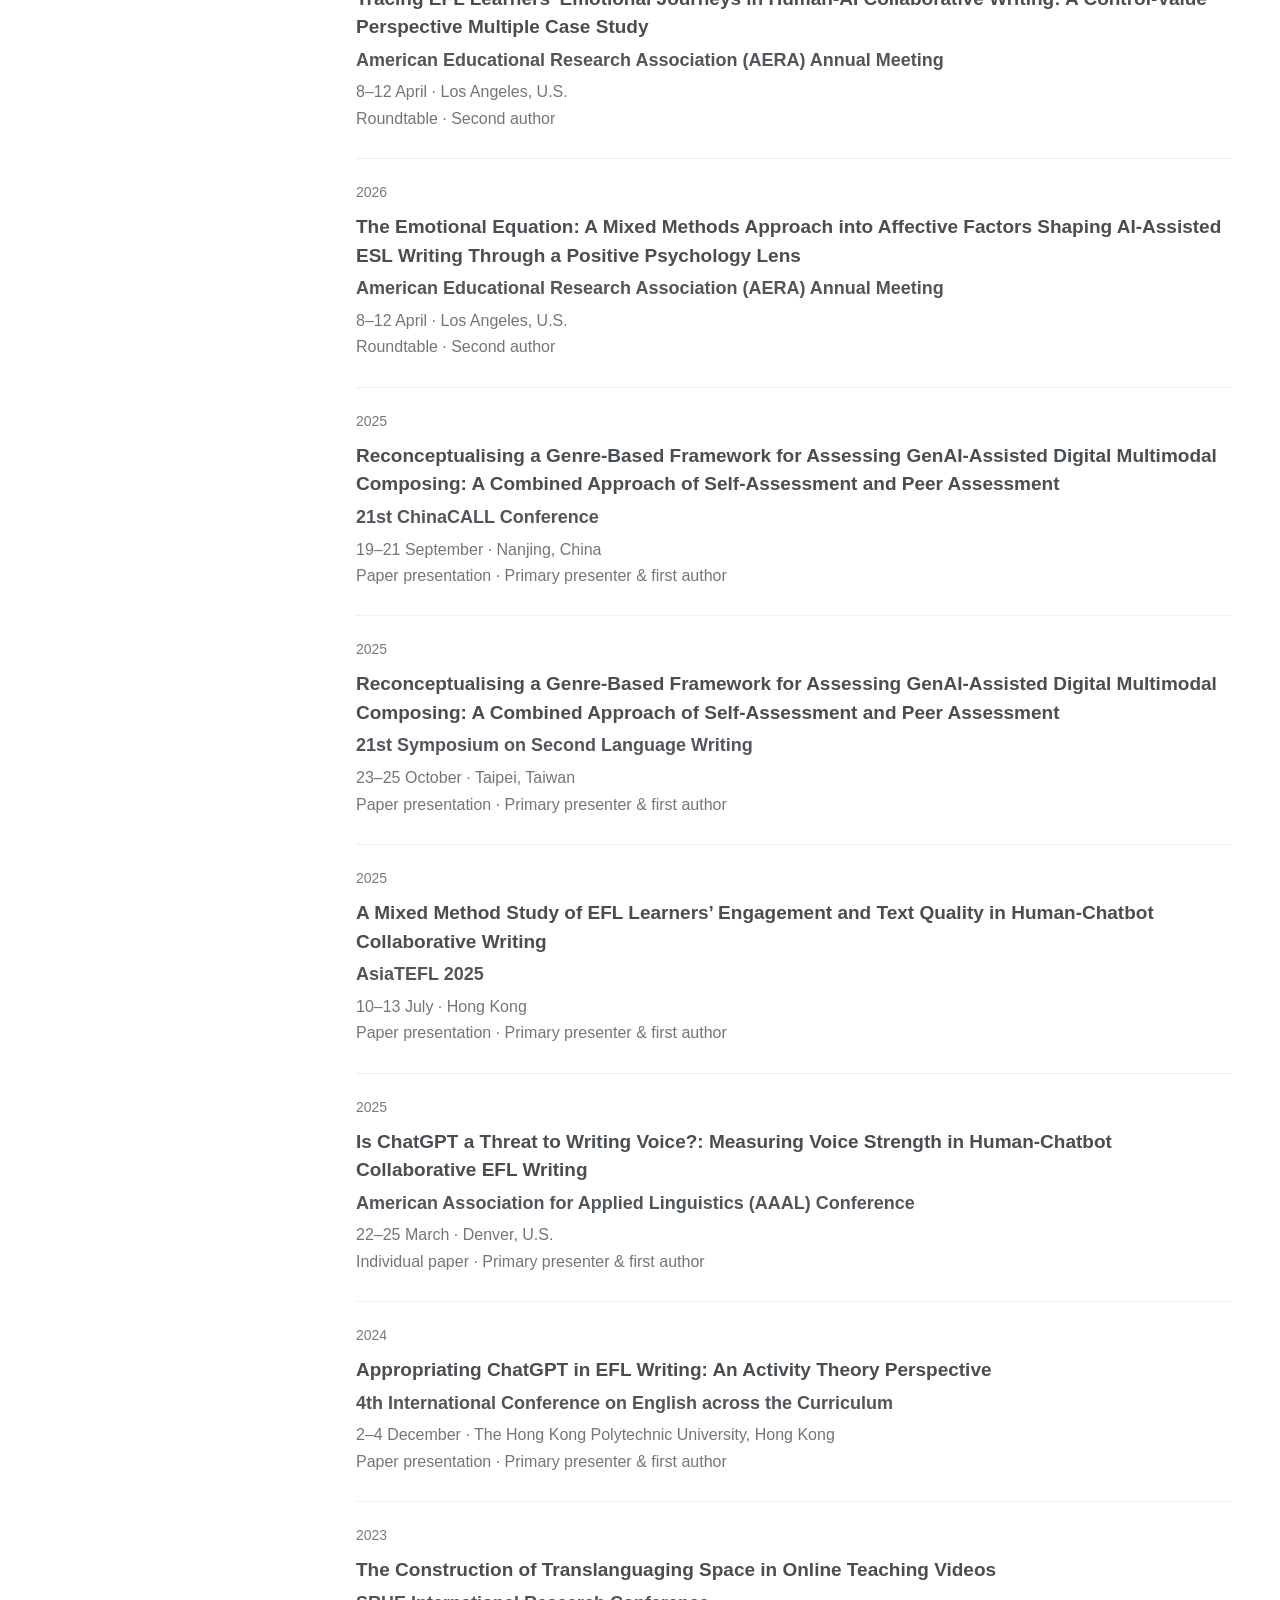
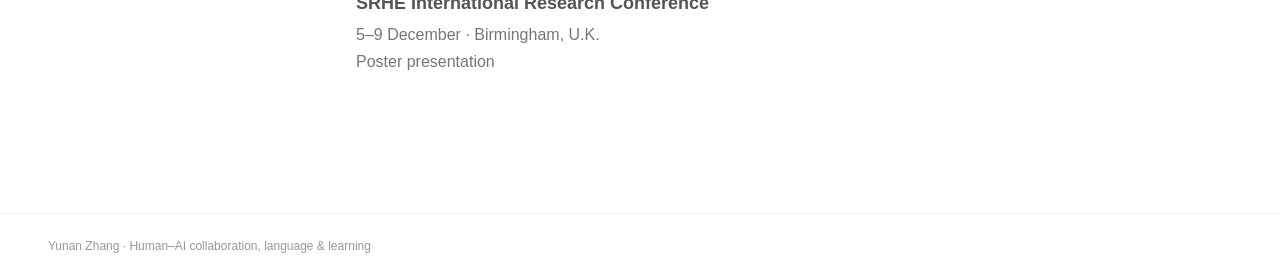
==== commit 43533cb9: "Add profile photo for Yunan Zhang Replaced the placeholder portrait div with an image tag for Yunan " ====
--- a/conferences.html
+++ b/conferences.html
@@ -1,5 +1,9 @@
 <!doctype html><html lang="en"><head><meta charset="utf-8"><meta name="viewport" content="width=device-width,initial-scale=1"><title>Conferences & Invited Talks | Yunan Zhang</title><meta name="description" content="Yunan Zhang researches human–AI collaboration in second language learning at The University of Hong Kong."><link rel="stylesheet" href="style.css"></head><body><a class="skip" href="#main">Skip to content</a><header><div class="wrap"><a class="brand" href="index.html">Yunan Zhang’s page</a><nav aria-label="Main navigation"><a href="index.html">About</a><a href="publications.html">Publications</a><a href="conferences.html" aria-current="page">Conferences & Talks</a></nav></div></header><main class="wrap" id="main"><div class="profile-layout"><aside class="profile-sidebar">
-<div class="portrait" aria-label="Space reserved for a profile photograph"><span aria-hidden="true">YZ</span>Photo to come</div>
+<img
+  src="profile.jpg"
+  alt="Yunan Zhang"
+  style="display:block; width:180px; max-width:100%; height:auto; border-radius:4px;"
+>
 <!-- To add your photo, replace the portrait div above with:
 <img class="profile-photo" src="profile.jpg" alt="Yunan Zhang">
 -->
@@ -10,4 +14,4 @@
 <li><a href="https://orcid.org/0009-0001-1514-2971"><span class="link-icon" aria-hidden="true">iD</span>ORCID</a></li>
 <li><a href="https://www.linkedin.com/in/yunan-zhang-3218952b6/"><span class="link-icon" aria-hidden="true">in</span>LinkedIn</a></li>
 <li><a href="https://github.com/YunanZhang283"><span class="link-icon" aria-hidden="true">GH</span>GitHub</a></li>
-</ul></aside><div class="profile-content"><div class="eyebrow">Sharing research</div><h1>Conferences & invited talks</h1><div class="jump"><a href="#talks">Invited talks</a><a href="#conferences">Academic conferences</a></div><section id="talks"><h2>Invited talks</h2><article class="entry"><div class="eyebrow">2025</div><div class="title">The Strategic Integration of ChatGPT into Foreign Language Writing</div><p><strong>Symposium on AI and Language Education</strong></p><p class="meta">28 November · Institute of Education, UCL, U.K.<br>Invited talk · Co-presented with Prof. Yongcan Liu</p><a class="doi" href="https://ncle.ucl.ac.uk/the-principles-of-strategic-integration-of-chatgpt-into-foreign-language-writing-mediation-design-and-guidelines/">Watch the recording ↗</a></article></section><section id="conferences"><h2>Academic conferences</h2><article class="entry"><div class="eyebrow">2027</div><div class="title">A Dynamic Assessment Framework for Human-AI Collaborative Writing: Tracing Learner Responsiveness as Evidence of Developmental Potentials</div><p><strong>21st AILA World Congress</strong></p><p class="meta">Vancouver, Canada<br>Paper presentation · Primary presenter &amp; first author · Accepted</p></article><article class="entry"><div class="eyebrow">2027</div><div class="title">Threat or Opportunity? Voice Strength and Voicing Strategies in Human-AI Collaborative and Independent Writing</div><p><strong>21st AILA World Congress</strong></p><p class="meta">Vancouver, Canada<br>Paper presentation · Primary presenter &amp; first author · Accepted</p></article><article class="entry"><div class="eyebrow">2026</div><div class="title">Self-Branding through GenAI-Assisted Digital Multimodal Composing on Online Platforms: a Virtual Ethnography</div><p><strong>American Association for Applied Linguistics (AAAL) Conference</strong></p><p class="meta">22–25 March · Chicago, U.S.<br>Paper presentation · Primary presenter &amp; first author</p></article><article class="entry"><div class="eyebrow">2026</div><div class="title">Developing Design Principles to Strategically Integrate ChatGPT into EFL Writing through an Activity Theory Perspective</div><p><strong>American Educational Research Association (AERA) Annual Meeting</strong></p><p class="meta">8–12 April · Los Angeles, U.S.<br>Roundtable · First author</p></article><article class="entry"><div class="eyebrow">2026</div><div class="title">Tracing EFL Learners’ Emotional Journeys in Human-AI Collaborative Writing: A Control-Value Perspective Multiple Case Study</div><p><strong>American Educational Research Association (AERA) Annual Meeting</strong></p><p class="meta">8–12 April · Los Angeles, U.S.<br>Roundtable · Second author</p></article><article class="entry"><div class="eyebrow">2026</div><div class="title">The Emotional Equation: A Mixed Methods Approach into Affective Factors Shaping AI-Assisted ESL Writing Through a Positive Psychology Lens</div><p><strong>American Educational Research Association (AERA) Annual Meeting</strong></p><p class="meta">8–12 April · Los Angeles, U.S.<br>Roundtable · Second author</p></article><article class="entry"><div class="eyebrow">2025</div><div class="title">Reconceptualising a Genre-Based Framework for Assessing GenAI-Assisted Digital Multimodal Composing: A Combined Approach of Self-Assessment and Peer Assessment</div><p><strong>21st ChinaCALL Conference</strong></p><p class="meta">19–21 September · Nanjing, China<br>Paper presentation · Primary presenter &amp; first author</p></article><article class="entry"><div class="eyebrow">2025</div><div class="title">Reconceptualising a Genre-Based Framework for Assessing GenAI-Assisted Digital Multimodal Composing: A Combined Approach of Self-Assessment and Peer Assessment</div><p><strong>21st Symposium on Second Language Writing</strong></p><p class="meta">23–25 October · Taipei, Taiwan<br>Paper presentation · Primary presenter &amp; first author</p></article><article class="entry"><div class="eyebrow">2025</div><div class="title">A Mixed Method Study of EFL Learners’ Engagement and Text Quality in Human-Chatbot Collaborative Writing</div><p><strong>AsiaTEFL 2025</strong></p><p class="meta">10–13 July · Hong Kong<br>Paper presentation · Primary presenter &amp; first author</p></article><article class="entry"><div class="eyebrow">2025</div><div class="title">Is ChatGPT a Threat to Writing Voice?: Measuring Voice Strength in Human-Chatbot Collaborative EFL Writing</div><p><strong>American Association for Applied Linguistics (AAAL) Conference</strong></p><p class="meta">22–25 March · Denver, U.S.<br>Individual paper · Primary presenter &amp; first author</p></article><article class="entry"><div class="eyebrow">2024</div><div class="title">Appropriating ChatGPT in EFL Writing: An Activity Theory Perspective</div><p><strong>4th International Conference on English across the Curriculum</strong></p><p class="meta">2–4 December · The Hong Kong Polytechnic University, Hong Kong<br>Paper presentation · Primary presenter &amp; first author</p></article><article class="entry"><div class="eyebrow">2023</div><div class="title">The Construction of Translanguaging Space in Online Teaching Videos</div><p><strong>SRHE International Research Conference</strong></p><p class="meta">5–9 December · Birmingham, U.K.<br>Poster presentation</p></article></section></div></div></main><footer><div class="wrap">Yunan Zhang · Human–AI collaboration, language & learning</div></footer></body></html>+</ul></aside><div class="profile-content"><div class="eyebrow">Sharing research</div><h1>Conferences & invited talks</h1><div class="jump"><a href="#talks">Invited talks</a><a href="#conferences">Academic conferences</a></div><section id="talks"><h2>Invited talks</h2><article class="entry"><div class="eyebrow">2025</div><div class="title">The Strategic Integration of ChatGPT into Foreign Language Writing</div><p><strong>Symposium on AI and Language Education</strong></p><p class="meta">28 November · Institute of Education, UCL, U.K.<br>Invited talk · Co-presented with Prof. Yongcan Liu</p><a class="doi" href="https://ncle.ucl.ac.uk/the-principles-of-strategic-integration-of-chatgpt-into-foreign-language-writing-mediation-design-and-guidelines/">Watch the recording ↗</a></article></section><section id="conferences"><h2>Academic conferences</h2><article class="entry"><div class="eyebrow">2027</div><div class="title">A Dynamic Assessment Framework for Human-AI Collaborative Writing: Tracing Learner Responsiveness as Evidence of Developmental Potentials</div><p><strong>21st AILA World Congress</strong></p><p class="meta">Vancouver, Canada<br>Paper presentation · Primary presenter &amp; first author · Accepted</p></article><article class="entry"><div class="eyebrow">2027</div><div class="title">Threat or Opportunity? Voice Strength and Voicing Strategies in Human-AI Collaborative and Independent Writing</div><p><strong>21st AILA World Congress</strong></p><p class="meta">Vancouver, Canada<br>Paper presentation · Primary presenter &amp; first author · Accepted</p></article><article class="entry"><div class="eyebrow">2026</div><div class="title">Self-Branding through GenAI-Assisted Digital Multimodal Composing on Online Platforms: a Virtual Ethnography</div><p><strong>American Association for Applied Linguistics (AAAL) Conference</strong></p><p class="meta">22–25 March · Chicago, U.S.<br>Paper presentation · Primary presenter &amp; first author</p></article><article class="entry"><div class="eyebrow">2026</div><div class="title">Developing Design Principles to Strategically Integrate ChatGPT into EFL Writing through an Activity Theory Perspective</div><p><strong>American Educational Research Association (AERA) Annual Meeting</strong></p><p class="meta">8–12 April · Los Angeles, U.S.<br>Roundtable · First author</p></article><article class="entry"><div class="eyebrow">2026</div><div class="title">Tracing EFL Learners’ Emotional Journeys in Human-AI Collaborative Writing: A Control-Value Perspective Multiple Case Study</div><p><strong>American Educational Research Association (AERA) Annual Meeting</strong></p><p class="meta">8–12 April · Los Angeles, U.S.<br>Roundtable · Second author</p></article><article class="entry"><div class="eyebrow">2026</div><div class="title">The Emotional Equation: A Mixed Methods Approach into Affective Factors Shaping AI-Assisted ESL Writing Through a Positive Psychology Lens</div><p><strong>American Educational Research Association (AERA) Annual Meeting</strong></p><p class="meta">8–12 April · Los Angeles, U.S.<br>Roundtable · Second author</p></article><article class="entry"><div class="eyebrow">2025</div><div class="title">Reconceptualising a Genre-Based Framework for Assessing GenAI-Assisted Digital Multimodal Composing: A Combined Approach of Self-Assessment and Peer Assessment</div><p><strong>21st ChinaCALL Conference</strong></p><p class="meta">19–21 September · Nanjing, China<br>Paper presentation · Primary presenter &amp; first author</p></article><article class="entry"><div class="eyebrow">2025</div><div class="title">Reconceptualising a Genre-Based Framework for Assessing GenAI-Assisted Digital Multimodal Composing: A Combined Approach of Self-Assessment and Peer Assessment</div><p><strong>21st Symposium on Second Language Writing</strong></p><p class="meta">23–25 October · Taipei, Taiwan<br>Paper presentation · Primary presenter &amp; first author</p></article><article class="entry"><div class="eyebrow">2025</div><div class="title">A Mixed Method Study of EFL Learners’ Engagement and Text Quality in Human-Chatbot Collaborative Writing</div><p><strong>AsiaTEFL 2025</strong></p><p class="meta">10–13 July · Hong Kong<br>Paper presentation · Primary presenter &amp; first author</p></article><article class="entry"><div class="eyebrow">2025</div><div class="title">Is ChatGPT a Threat to Writing Voice?: Measuring Voice Strength in Human-Chatbot Collaborative EFL Writing</div><p><strong>American Association for Applied Linguistics (AAAL) Conference</strong></p><p class="meta">22–25 March · Denver, U.S.<br>Individual paper · Primary presenter &amp; first author</p></article><article class="entry"><div class="eyebrow">2024</div><div class="title">Appropriating ChatGPT in EFL Writing: An Activity Theory Perspective</div><p><strong>4th International Conference on English across the Curriculum</strong></p><p class="meta">2–4 December · The Hong Kong Polytechnic University, Hong Kong<br>Paper presentation · Primary presenter &amp; first author</p></article><article class="entry"><div class="eyebrow">2023</div><div class="title">The Construction of Translanguaging Space in Online Teaching Videos</div><p><strong>SRHE International Research Conference</strong></p><p class="meta">5–9 December · Birmingham, U.K.<br>Poster presentation</p></article></section></div></div></main><footer><div class="wrap">Yunan Zhang · Human–AI collaboration, language & learning</div></footer></body></html>
